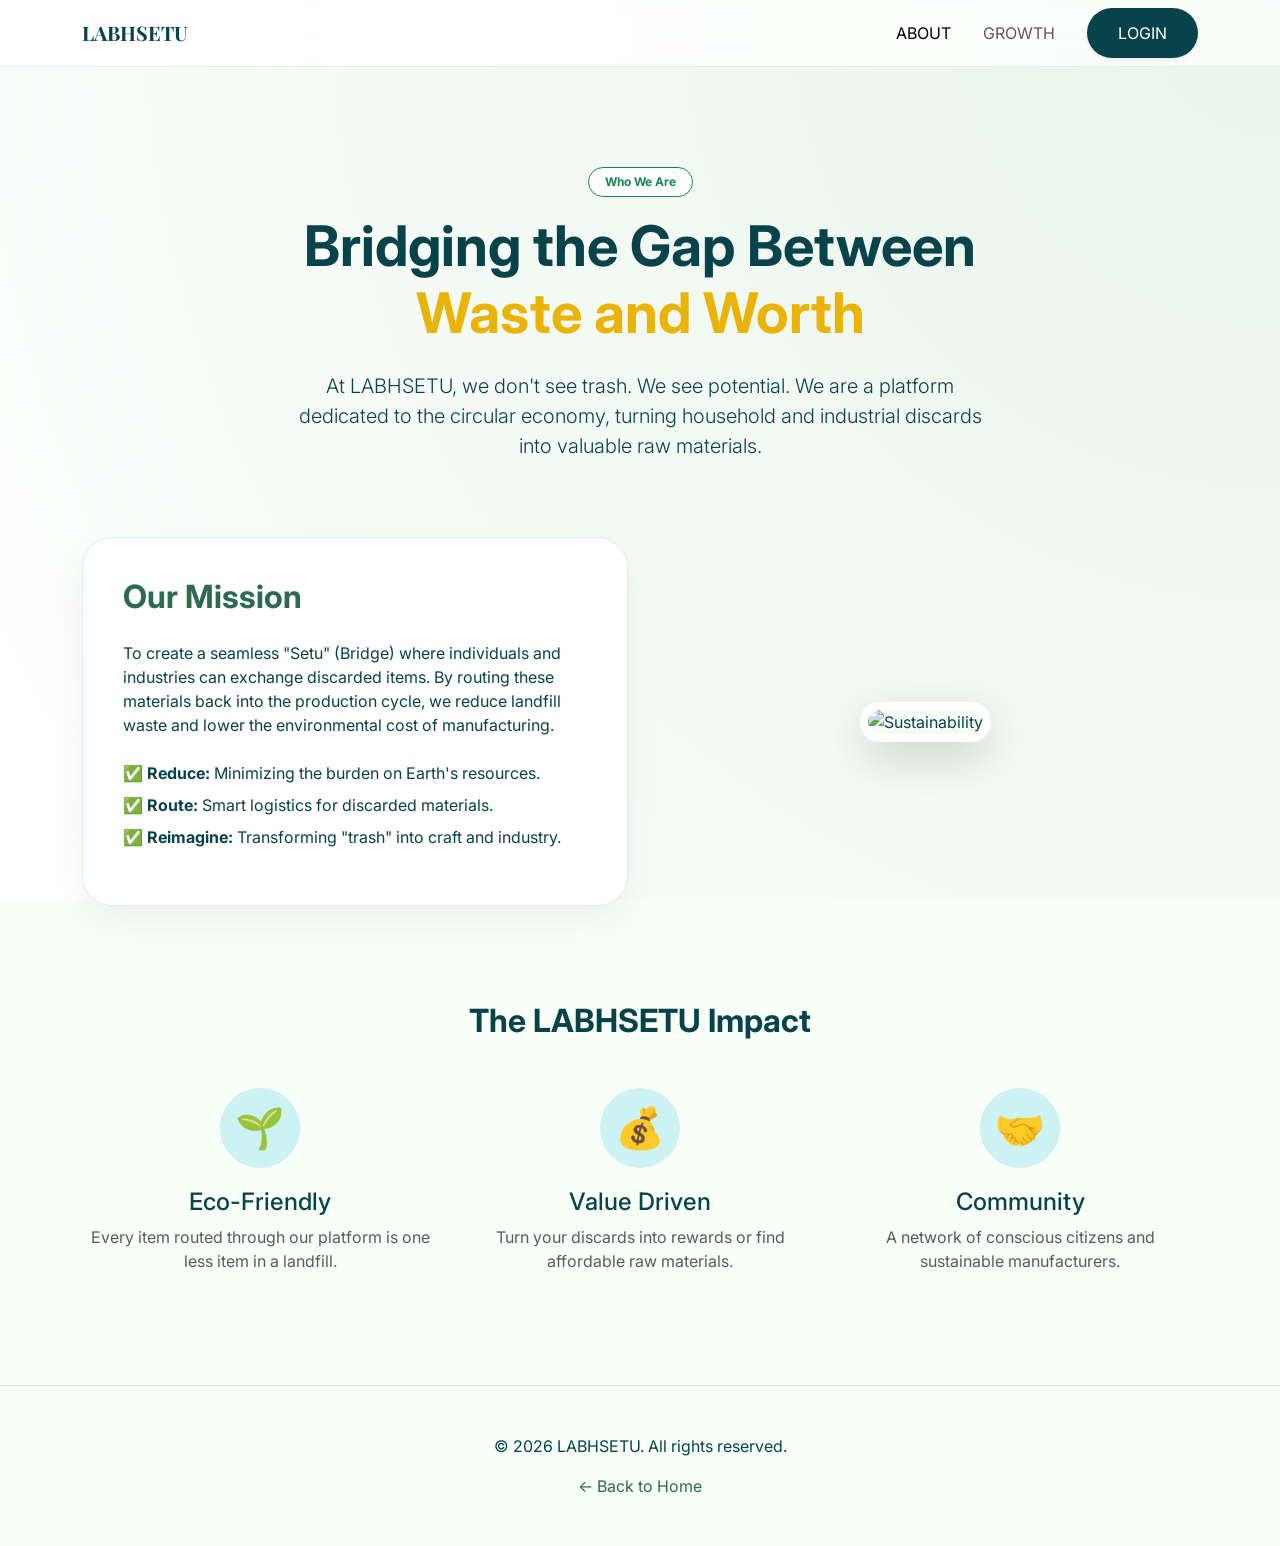
==== about.html @ 52b22e0f "Add about.html with mission and impact sections" ====
<!DOCTYPE html>
<html lang="en">
<head>
    <meta charset="UTF-8">
    <meta name="viewport" content="width=device-width, initial-scale=1.0">
    <title>About LABHSETU | Our Mission</title>
    
    <link href="https://cdn.jsdelivr.net/npm/bootstrap@5.3.0/dist/css/bootstrap.min.css" rel="stylesheet">
    <link href="https://unpkg.com/aos@2.3.1/dist/aos.css" rel="stylesheet">
    <link href="https://fonts.googleapis.com/css2?family=Playfair+Display:wght@700&family=Inter:wght@300;400;600&display=swap" rel="stylesheet">

    <style>
        :root {
            --forest: #08434b;
            --teal-bg: #ccf2f4;
            --gold-header: #eab308;
            --nature-green: #2d6a4f;
            --lush-leaf: #52b788;
        }

        body { font-family: 'Inter', sans-serif; background-color: #f7fff7; color: var(--forest); }

        /* Reusing your background logic */
        .labh-setu-bg { position: fixed; top: 0; left: 0; width: 100%; height: 100%; z-index: -1; background: radial-gradient(circle at top right, #e8f5e9, #ffffff), linear-gradient(to bottom, #f1f8e9, #ffffff); }

        .navbar { background: rgba(255, 255, 255, 0.8) !important; backdrop-filter: blur(15px); border-bottom: 1px solid rgba(82, 183, 136, 0.2); }
        .navbar-brand { color: var(--forest) !important; font-family: 'Playfair Display', serif; }

        .hero-about { padding: 100px 0 60px; text-align: center; }
        
        .mission-card {
            background: rgba(255, 255, 255, 0.9);
            border-radius: 30px;
            padding: 40px;
            border: 1px solid rgba(82, 183, 136, 0.2);
            box-shadow: 0 15px 35px rgba(0,0,0,0.05);
        }

        .highlight-gold { color: var(--gold-header); font-weight: 700; }
        
        .feature-icon {
            font-size: 2.5rem;
            margin-bottom: 20px;
            display: inline-block;
            background: var(--teal-bg);
            width: 80px;
            height: 80px;
            line-height: 80px;
            border-radius: 50%;
        }

        .btn-azure { background: var(--forest); color: white; border-radius: 30px; padding: 12px 30px; }
    </style>
</head>
<body>

    <div class="labh-setu-bg"></div>

    <nav class="navbar navbar-expand-lg sticky-top">
        <div class="container">
            <a class="navbar-brand fw-bold" href="index.html">LABHSETU</a>
            <div class="collapse navbar-collapse justify-content-end">
                <ul class="navbar-nav align-items-center">
                    <li class="nav-item"><a class="nav-link px-3 active" href="about.html">ABOUT</a></li>
                    <li class="nav-item"><a class="nav-link px-3" href="growth.html">GROWTH</a></li>
                    <li class="nav-item ms-lg-3"><a class="btn btn-azure shadow-sm" href="login.html">LOGIN</a></li>
                </ul>
            </div>
        </div>
    </nav>

    <header class="hero-about" data-aos="fade-down">
        <div class="container">
            <span class="badge rounded-pill bg-white text-success border border-success px-3 py-2 mb-3">Who We Are</span>
            <h1 class="display-4 fw-bold mb-4">Bridging the Gap Between<br><span class="highlight-gold">Waste and Worth</span></h1>
            <p class="lead mx-auto" style="max-width: 700px;">At LABHSETU, we don't see trash. We see potential. We are a platform dedicated to the circular economy, turning household and industrial discards into valuable raw materials.</p>
        </div>
    </header>

    <section class="container mb-5">
        <div class="row g-4 align-items-center">
            <div class="col-lg-6" data-aos="fade-right">
                <div class="mission-card">
                    <h2 class="fw-bold mb-4" style="color: var(--nature-green);">Our Mission</h2>
                    <p>To create a seamless "Setu" (Bridge) where individuals and industries can exchange discarded items. By routing these materials back into the production cycle, we reduce landfill waste and lower the environmental cost of manufacturing.</p>
                    <ul class="list-unstyled mt-4">
                        <li class="mb-2">✅ <strong>Reduce:</strong> Minimizing the burden on Earth's resources.</li>
                        <li class="mb-2">✅ <strong>Route:</strong> Smart logistics for discarded materials.</li>
                        <li class="mb-2">✅ <strong>Reimagine:</strong> Transforming "trash" into craft and industry.</li>
                    </ul>
                </div>
            </div>
            <div class="col-lg-6" data-aos="fade-left">
                <div class="p-4 text-center">
                    <img src="img2.png" alt="Sustainability" class="img-fluid rounded-5 shadow-lg" style="max-height: 400px; border: 8px solid white;">
                </div>
            </div>
        </div>
    </section>

    <section class="py-5">
        <div class="container text-center">
            <h2 class="fw-bold mb-5" data-aos="fade-up">The LABHSETU Impact</h2>
            <div class="row g-4">
                <div class="col-md-4" data-aos="zoom-in" data-aos-delay="100">
                    <div class="feature-icon">🌱</div>
                    <h4>Eco-Friendly</h4>
                    <p class="text-muted">Every item routed through our platform is one less item in a landfill.</p>
                </div>
                <div class="col-md-4" data-aos="zoom-in" data-aos-delay="200">
                    <div class="feature-icon">💰</div>
                    <h4>Value Driven</h4>
                    <p class="text-muted">Turn your discards into rewards or find affordable raw materials.</p>
                </div>
                <div class="col-md-4" data-aos="zoom-in" data-aos-delay="300">
                    <div class="feature-icon">🤝</div>
                    <h4>Community</h4>
                    <p class="text-muted">A network of conscious citizens and sustainable manufacturers.</p>
                </div>
            </div>
        </div>
    </section>

    <footer class="py-5 text-center mt-5" style="border-top: 1px solid #ddd;">
        <div class="container">
            <p>&copy; 2026 LABHSETU. All rights reserved.</p>
            <a href="test.html" class="text-decoration-none" style="color: var(--nature-green);">← Back to Home</a>
        </div>
    </footer>

    <script src="https://cdn.jsdelivr.net/npm/bootstrap@5.3.0/dist/js/bootstrap.bundle.min.js"></script>
    <script src="https://unpkg.com/aos@2.3.1/dist/aos.js"></script>
    <script>
        AOS.init({ duration: 1000, once: true });
    </script>
</body>
</html>
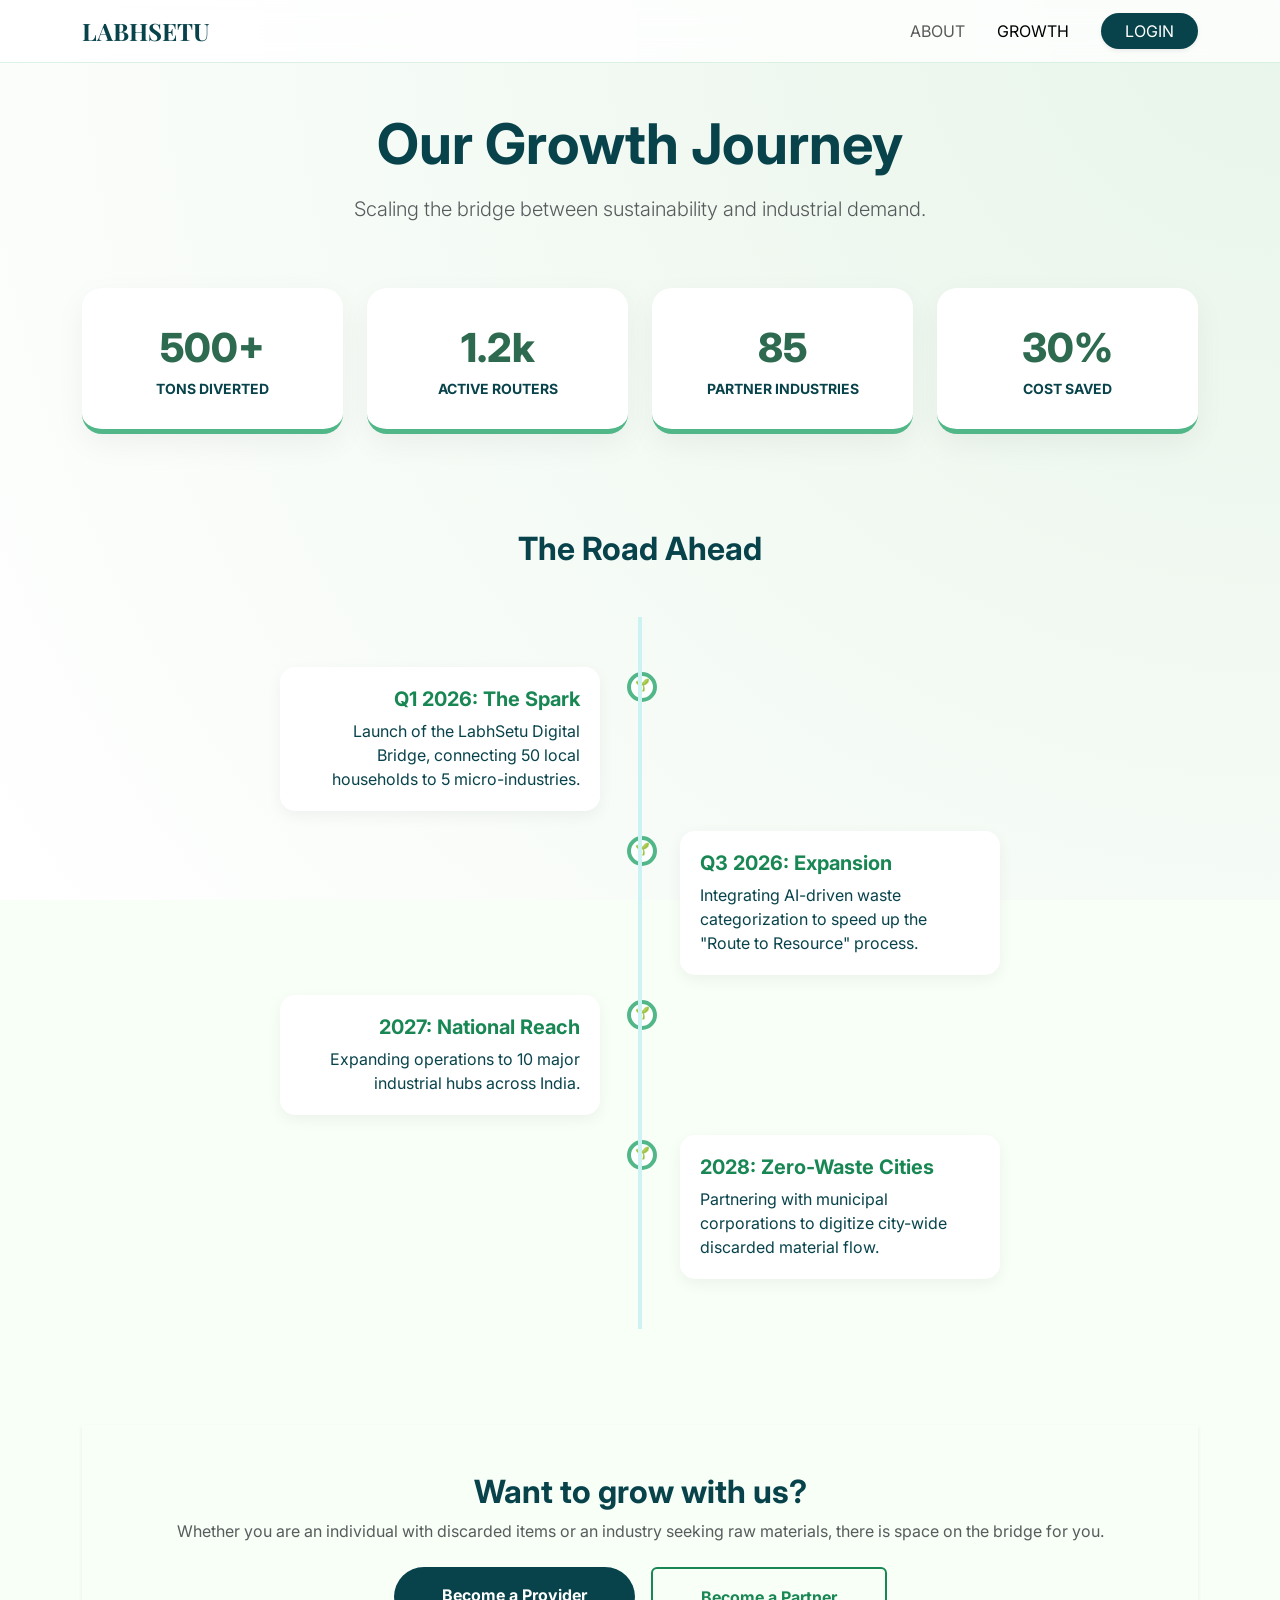
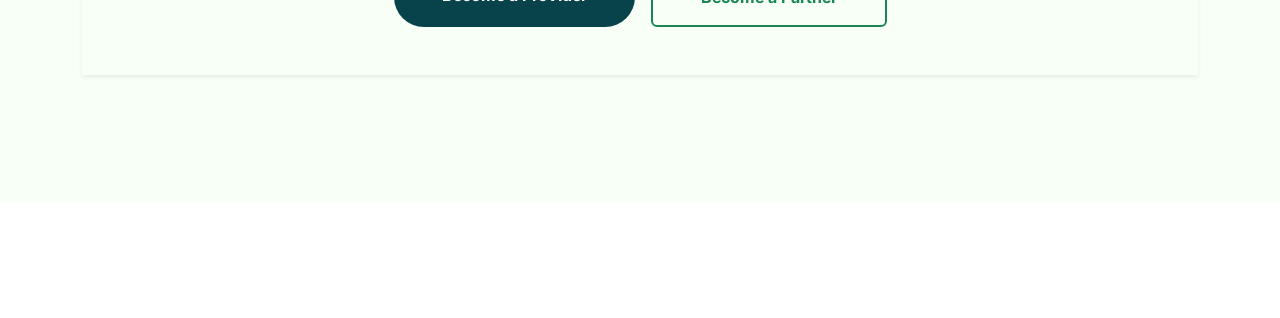
==== commit 32809329: "Revise about page title and enhance layout styles Updated the title and modified styles for better l" ====
--- a/about.html
+++ b/about.html
@@ -3,7 +3,7 @@
 <head>
     <meta charset="UTF-8">
     <meta name="viewport" content="width=device-width, initial-scale=1.0">
-    <title>About LABHSETU | Our Mission</title>
+    <title>Growth Map | LABHSETU</title>
     
     <link href="https://cdn.jsdelivr.net/npm/bootstrap@5.3.0/dist/css/bootstrap.min.css" rel="stylesheet">
     <link href="https://unpkg.com/aos@2.3.1/dist/aos.css" rel="stylesheet">
@@ -18,38 +18,45 @@
             --lush-leaf: #52b788;
         }
 
-        body { font-family: 'Inter', sans-serif; background-color: #f7fff7; color: var(--forest); }
-
-        /* Reusing your background logic */
-        .labh-setu-bg { position: fixed; top: 0; left: 0; width: 100%; height: 100%; z-index: -1; background: radial-gradient(circle at top right, #e8f5e9, #ffffff), linear-gradient(to bottom, #f1f8e9, #ffffff); }
-
-        .navbar { background: rgba(255, 255, 255, 0.8) !important; backdrop-filter: blur(15px); border-bottom: 1px solid rgba(82, 183, 136, 0.2); }
-        .navbar-brand { color: var(--forest) !important; font-family: 'Playfair Display', serif; }
-
-        .hero-about { padding: 100px 0 60px; text-align: center; }
-        
-        .mission-card {
-            background: rgba(255, 255, 255, 0.9);
-            border-radius: 30px;
-            padding: 40px;
-            border: 1px solid rgba(82, 183, 136, 0.2);
-            box-shadow: 0 15px 35px rgba(0,0,0,0.05);
+        body {
+            font-family: 'Inter', sans-serif;
+            background-color: #f7fff7;
+            color: var(--forest);
+            overflow-x: hidden;
         }
 
-        .highlight-gold { color: var(--gold-header); font-weight: 700; }
+        /* Reusing your beautiful background */
+        .labh-setu-bg { position: fixed; top: 0; left: 0; width: 100%; height: 100%; z-index: -1; background: radial-gradient(circle at top right, #e8f5e9, #ffffff), linear-gradient(to bottom, #f1f8e9, #ffffff); }
         
-        .feature-icon {
-            font-size: 2.5rem;
-            margin-bottom: 20px;
-            display: inline-block;
-            background: var(--teal-bg);
-            width: 80px;
-            height: 80px;
-            line-height: 80px;
-            border-radius: 50%;
+        .navbar { background: rgba(255, 255, 255, 0.8) !important; backdrop-filter: blur(15px); border-bottom: 1px solid rgba(82, 183, 136, 0.2); }
+        .navbar-brand { color: var(--forest) !important; font-family: 'Playfair Display', serif; font-size: 1.5rem; }
+        .btn-azure { background: var(--forest); color: white; border-radius: 30px; border: none; }
+
+        /* --- GROWTH SPECIFIC STYLES --- */
+        .stat-card {
+            background: white;
+            border-radius: 20px;
+            padding: 30px;
+            text-align: center;
+            box-shadow: 0 10px 30px rgba(0,0,0,0.05);
+            border-bottom: 5px solid var(--lush-leaf);
+            transition: 0.3s;
         }
+        .stat-card:hover { transform: translateY(-10px); }
+        .stat-number { font-size: 2.5rem; font-weight: 800; color: var(--nature-green); }
 
-        .btn-azure { background: var(--forest); color: white; border-radius: 30px; padding: 12px 30px; }
+        /* Timeline */
+        .timeline { position: relative; max-width: 800px; margin: 0 auto; padding: 40px 0; }
+        .timeline::after { content: ''; position: absolute; width: 4px; background: var(--teal-bg); top: 0; bottom: 0; left: 50%; margin-left: -2px; }
+        .timeline-item { padding: 10px 40px; position: relative; width: 50%; }
+        .timeline-item::after { content: '🌱'; position: absolute; width: 30px; height: 30px; right: -17px; background-color: white; border: 4px solid var(--lush-leaf); top: 15px; border-radius: 50%; z-index: 1; text-align: center; font-size: 12px; }
+        .left { left: 0; text-align: right; }
+        .right { left: 50%; }
+        .right::after { left: -13px; }
+        .timeline-content { padding: 20px; background: white; border-radius: 15px; box-shadow: 0 5px 15px rgba(0,0,0,0.05); }
+
+        /* --- FOOTER & CHATBOT (Reused from your code) --- */
+        .labh-footer { background: rgba(255, 255, 255, 0.9); backdrop-filter: blur(15px); border-top: 1px solid rgba(82, 183, 136, 0.2); padding: 60px 0 30px; margin-top: 80px; }
     </style>
 </head>
 <body>
@@ -61,70 +68,94 @@
             <a class="navbar-brand fw-bold" href="index.html">LABHSETU</a>
             <div class="collapse navbar-collapse justify-content-end">
                 <ul class="navbar-nav align-items-center">
-                    <li class="nav-item"><a class="nav-link px-3 active" href="about.html">ABOUT</a></li>
-                    <li class="nav-item"><a class="nav-link px-3" href="growth.html">GROWTH</a></li>
-                    <li class="nav-item ms-lg-3"><a class="btn btn-azure shadow-sm" href="login.html">LOGIN</a></li>
+                    <li class="nav-item"><a class="nav-link px-3" href="about.html">ABOUT</a></li>
+                    <li class="nav-item"><a class="nav-link px-3 active" href="growth.html">GROWTH</a></li>
+                    <li class="nav-item ms-lg-3"><a class="btn btn-azure px-4 shadow-sm" href="login.html">LOGIN</a></li>
                 </ul>
             </div>
         </div>
     </nav>
 
-    <header class="hero-about" data-aos="fade-down">
+    <header class="py-5 text-center" data-aos="fade-down">
         <div class="container">
-            <span class="badge rounded-pill bg-white text-success border border-success px-3 py-2 mb-3">Who We Are</span>
-            <h1 class="display-4 fw-bold mb-4">Bridging the Gap Between<br><span class="highlight-gold">Waste and Worth</span></h1>
-            <p class="lead mx-auto" style="max-width: 700px;">At LABHSETU, we don't see trash. We see potential. We are a platform dedicated to the circular economy, turning household and industrial discards into valuable raw materials.</p>
+            <h1 class="display-4 fw-bold mb-3">Our Growth Journey</h1>
+            <p class="lead text-muted">Scaling the bridge between sustainability and industrial demand.</p>
         </div>
     </header>
 
     <section class="container mb-5">
-        <div class="row g-4 align-items-center">
-            <div class="col-lg-6" data-aos="fade-right">
-                <div class="mission-card">
-                    <h2 class="fw-bold mb-4" style="color: var(--nature-green);">Our Mission</h2>
-                    <p>To create a seamless "Setu" (Bridge) where individuals and industries can exchange discarded items. By routing these materials back into the production cycle, we reduce landfill waste and lower the environmental cost of manufacturing.</p>
-                    <ul class="list-unstyled mt-4">
-                        <li class="mb-2">✅ <strong>Reduce:</strong> Minimizing the burden on Earth's resources.</li>
-                        <li class="mb-2">✅ <strong>Route:</strong> Smart logistics for discarded materials.</li>
-                        <li class="mb-2">✅ <strong>Reimagine:</strong> Transforming "trash" into craft and industry.</li>
-                    </ul>
+        <div class="row g-4">
+            <div class="col-md-3" data-aos="zoom-in" data-aos-delay="100">
+                <div class="stat-card">
+                    <div class="stat-number">500+</div>
+                    <div class="text-uppercase small fw-bold">Tons Diverted</div>
                 </div>
             </div>
-            <div class="col-lg-6" data-aos="fade-left">
-                <div class="p-4 text-center">
-                    <img src="img2.png" alt="Sustainability" class="img-fluid rounded-5 shadow-lg" style="max-height: 400px; border: 8px solid white;">
+            <div class="col-md-3" data-aos="zoom-in" data-aos-delay="200">
+                <div class="stat-card">
+                    <div class="stat-number">1.2k</div>
+                    <div class="text-uppercase small fw-bold">Active Routers</div>
+                </div>
+            </div>
+            <div class="col-md-3" data-aos="zoom-in" data-aos-delay="300">
+                <div class="stat-card">
+                    <div class="stat-number">85</div>
+                    <div class="text-uppercase small fw-bold">Partner Industries</div>
+                </div>
+            </div>
+            <div class="col-md-3" data-aos="zoom-in" data-aos-delay="400">
+                <div class="stat-card">
+                    <div class="stat-number">30%</div>
+                    <div class="text-uppercase small fw-bold">Cost Saved</div>
                 </div>
             </div>
         </div>
     </section>
 
-    <section class="py-5">
-        <div class="container text-center">
-            <h2 class="fw-bold mb-5" data-aos="fade-up">The LABHSETU Impact</h2>
-            <div class="row g-4">
-                <div class="col-md-4" data-aos="zoom-in" data-aos-delay="100">
-                    <div class="feature-icon">🌱</div>
-                    <h4>Eco-Friendly</h4>
-                    <p class="text-muted">Every item routed through our platform is one less item in a landfill.</p>
+    <section class="container py-5">
+        <h2 class="text-center fw-bold mb-5">The Road Ahead</h2>
+        <div class="timeline">
+            <div class="timeline-item left" data-aos="fade-right">
+                <div class="timeline-content">
+                    <h5 class="fw-bold text-success">Q1 2026: The Spark</h5>
+                    <p class="mb-0">Launch of the LabhSetu Digital Bridge, connecting 50 local households to 5 micro-industries.</p>
                 </div>
-                <div class="col-md-4" data-aos="zoom-in" data-aos-delay="200">
-                    <div class="feature-icon">💰</div>
-                    <h4>Value Driven</h4>
-                    <p class="text-muted">Turn your discards into rewards or find affordable raw materials.</p>
+            </div>
+            <div class="timeline-item right" data-aos="fade-left">
+                <div class="timeline-content">
+                    <h5 class="fw-bold text-success">Q3 2026: Expansion</h5>
+                    <p class="mb-0">Integrating AI-driven waste categorization to speed up the "Route to Resource" process.</p>
                 </div>
-                <div class="col-md-4" data-aos="zoom-in" data-aos-delay="300">
-                    <div class="feature-icon">🤝</div>
-                    <h4>Community</h4>
-                    <p class="text-muted">A network of conscious citizens and sustainable manufacturers.</p>
+            </div>
+            <div class="timeline-item left" data-aos="fade-right">
+                <div class="timeline-content">
+                    <h5 class="fw-bold text-success">2027: National Reach</h5>
+                    <p class="mb-0">Expanding operations to 10 major industrial hubs across India.</p>
+                </div>
+            </div>
+            <div class="timeline-item right" data-aos="fade-left">
+                <div class="timeline-content">
+                    <h5 class="fw-bold text-success">2028: Zero-Waste Cities</h5>
+                    <p class="mb-0">Partnering with municipal corporations to digitize city-wide discarded material flow.</p>
                 </div>
             </div>
         </div>
     </section>
 
-    <footer class="py-5 text-center mt-5" style="border-top: 1px solid #ddd;">
-        <div class="container">
-            <p>&copy; 2026 LABHSETU. All rights reserved.</p>
-            <a href="test.html" class="text-decoration-none" style="color: var(--nature-green);">← Back to Home</a>
+    <section class="container text-center py-5">
+        <div class="labh-card p-5 shadow-sm" data-aos="flip-up">
+            <h2 class="fw-bold">Want to grow with us?</h2>
+            <p class="text-muted mb-4">Whether you are an individual with discarded items or an industry seeking raw materials, there is space on the bridge for you.</p>
+            <div class="d-flex justify-content-center gap-3">
+                <a href="discard.html" class="btn btn-azure px-5 py-3 fw-bold">Become a Provider</a>
+                <a href="source.html" class="btn btn-outline-success border-2 px-5 py-3 fw-bold">Become a Partner</a>
+            </div>
+        </div>
+    </section>
+
+    <footer class="labh-footer">
+        <div class="container text-center">
+            <p class="mb-0">&copy; 2026 LABHSETU. All rights reserved.</p>
         </div>
     </footer>
 
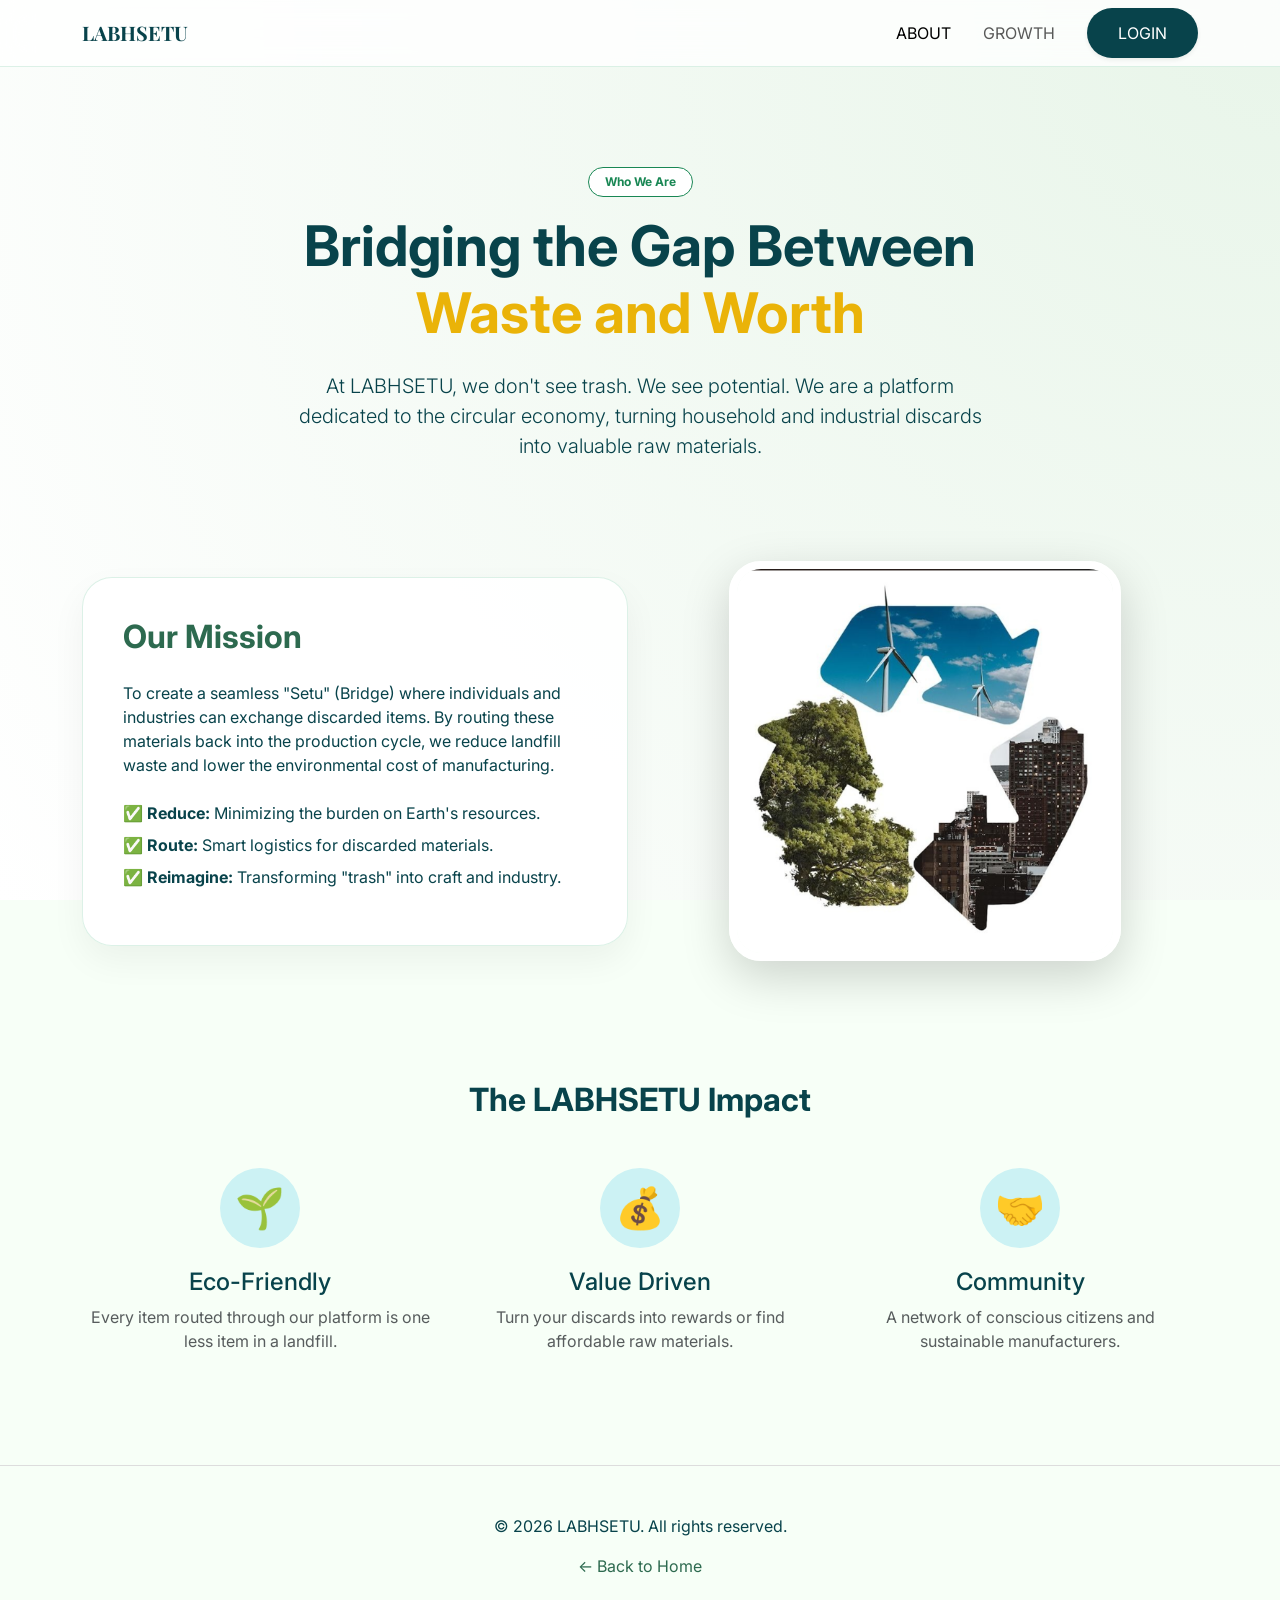
==== commit ced4bc21: "Update about.html" ====
--- a/about.html
+++ b/about.html
@@ -3,7 +3,7 @@
 <head>
     <meta charset="UTF-8">
     <meta name="viewport" content="width=device-width, initial-scale=1.0">
-    <title>Growth Map | LABHSETU</title>
+    <title>About LABHSETU | Our Mission</title>
     
     <link href="https://cdn.jsdelivr.net/npm/bootstrap@5.3.0/dist/css/bootstrap.min.css" rel="stylesheet">
     <link href="https://unpkg.com/aos@2.3.1/dist/aos.css" rel="stylesheet">
@@ -18,45 +18,38 @@
             --lush-leaf: #52b788;
         }
 
-        body {
-            font-family: 'Inter', sans-serif;
-            background-color: #f7fff7;
-            color: var(--forest);
-            overflow-x: hidden;
+        body { font-family: 'Inter', sans-serif; background-color: #f7fff7; color: var(--forest); }
+
+        /* Reusing your background logic */
+        .labh-setu-bg { position: fixed; top: 0; left: 0; width: 100%; height: 100%; z-index: -1; background: radial-gradient(circle at top right, #e8f5e9, #ffffff), linear-gradient(to bottom, #f1f8e9, #ffffff); }
+
+        .navbar { background: rgba(255, 255, 255, 0.8) !important; backdrop-filter: blur(15px); border-bottom: 1px solid rgba(82, 183, 136, 0.2); }
+        .navbar-brand { color: var(--forest) !important; font-family: 'Playfair Display', serif; }
+
+        .hero-about { padding: 100px 0 60px; text-align: center; }
+        
+        .mission-card {
+            background: rgba(255, 255, 255, 0.9);
+            border-radius: 30px;
+            padding: 40px;
+            border: 1px solid rgba(82, 183, 136, 0.2);
+            box-shadow: 0 15px 35px rgba(0,0,0,0.05);
         }
 
-        /* Reusing your beautiful background */
-        .labh-setu-bg { position: fixed; top: 0; left: 0; width: 100%; height: 100%; z-index: -1; background: radial-gradient(circle at top right, #e8f5e9, #ffffff), linear-gradient(to bottom, #f1f8e9, #ffffff); }
+        .highlight-gold { color: var(--gold-header); font-weight: 700; }
         
-        .navbar { background: rgba(255, 255, 255, 0.8) !important; backdrop-filter: blur(15px); border-bottom: 1px solid rgba(82, 183, 136, 0.2); }
-        .navbar-brand { color: var(--forest) !important; font-family: 'Playfair Display', serif; font-size: 1.5rem; }
-        .btn-azure { background: var(--forest); color: white; border-radius: 30px; border: none; }
+        .feature-icon {
+            font-size: 2.5rem;
+            margin-bottom: 20px;
+            display: inline-block;
+            background: var(--teal-bg);
+            width: 80px;
+            height: 80px;
+            line-height: 80px;
+            border-radius: 50%;
+        }
 
-        /* --- GROWTH SPECIFIC STYLES --- */
-        .stat-card {
-            background: white;
-            border-radius: 20px;
-            padding: 30px;
-            text-align: center;
-            box-shadow: 0 10px 30px rgba(0,0,0,0.05);
-            border-bottom: 5px solid var(--lush-leaf);
-            transition: 0.3s;
-        }
-        .stat-card:hover { transform: translateY(-10px); }
-        .stat-number { font-size: 2.5rem; font-weight: 800; color: var(--nature-green); }
-
-        /* Timeline */
-        .timeline { position: relative; max-width: 800px; margin: 0 auto; padding: 40px 0; }
-        .timeline::after { content: ''; position: absolute; width: 4px; background: var(--teal-bg); top: 0; bottom: 0; left: 50%; margin-left: -2px; }
-        .timeline-item { padding: 10px 40px; position: relative; width: 50%; }
-        .timeline-item::after { content: '🌱'; position: absolute; width: 30px; height: 30px; right: -17px; background-color: white; border: 4px solid var(--lush-leaf); top: 15px; border-radius: 50%; z-index: 1; text-align: center; font-size: 12px; }
-        .left { left: 0; text-align: right; }
-        .right { left: 50%; }
-        .right::after { left: -13px; }
-        .timeline-content { padding: 20px; background: white; border-radius: 15px; box-shadow: 0 5px 15px rgba(0,0,0,0.05); }
-
-        /* --- FOOTER & CHATBOT (Reused from your code) --- */
-        .labh-footer { background: rgba(255, 255, 255, 0.9); backdrop-filter: blur(15px); border-top: 1px solid rgba(82, 183, 136, 0.2); padding: 60px 0 30px; margin-top: 80px; }
+        .btn-azure { background: var(--forest); color: white; border-radius: 30px; padding: 12px 30px; }
     </style>
 </head>
 <body>
@@ -68,94 +61,70 @@
             <a class="navbar-brand fw-bold" href="index.html">LABHSETU</a>
             <div class="collapse navbar-collapse justify-content-end">
                 <ul class="navbar-nav align-items-center">
-                    <li class="nav-item"><a class="nav-link px-3" href="about.html">ABOUT</a></li>
-                    <li class="nav-item"><a class="nav-link px-3 active" href="growth.html">GROWTH</a></li>
-                    <li class="nav-item ms-lg-3"><a class="btn btn-azure px-4 shadow-sm" href="login.html">LOGIN</a></li>
+                    <li class="nav-item"><a class="nav-link px-3 active" href="about.html">ABOUT</a></li>
+                    <li class="nav-item"><a class="nav-link px-3" href="growth.html">GROWTH</a></li>
+                    <li class="nav-item ms-lg-3"><a class="btn btn-azure shadow-sm" href="login.html">LOGIN</a></li>
                 </ul>
             </div>
         </div>
     </nav>
 
-    <header class="py-5 text-center" data-aos="fade-down">
+    <header class="hero-about" data-aos="fade-down">
         <div class="container">
-            <h1 class="display-4 fw-bold mb-3">Our Growth Journey</h1>
-            <p class="lead text-muted">Scaling the bridge between sustainability and industrial demand.</p>
+            <span class="badge rounded-pill bg-white text-success border border-success px-3 py-2 mb-3">Who We Are</span>
+            <h1 class="display-4 fw-bold mb-4">Bridging the Gap Between<br><span class="highlight-gold">Waste and Worth</span></h1>
+            <p class="lead mx-auto" style="max-width: 700px;">At LABHSETU, we don't see trash. We see potential. We are a platform dedicated to the circular economy, turning household and industrial discards into valuable raw materials.</p>
         </div>
     </header>
 
     <section class="container mb-5">
-        <div class="row g-4">
-            <div class="col-md-3" data-aos="zoom-in" data-aos-delay="100">
-                <div class="stat-card">
-                    <div class="stat-number">500+</div>
-                    <div class="text-uppercase small fw-bold">Tons Diverted</div>
+        <div class="row g-4 align-items-center">
+            <div class="col-lg-6" data-aos="fade-right">
+                <div class="mission-card">
+                    <h2 class="fw-bold mb-4" style="color: var(--nature-green);">Our Mission</h2>
+                    <p>To create a seamless "Setu" (Bridge) where individuals and industries can exchange discarded items. By routing these materials back into the production cycle, we reduce landfill waste and lower the environmental cost of manufacturing.</p>
+                    <ul class="list-unstyled mt-4">
+                        <li class="mb-2">✅ <strong>Reduce:</strong> Minimizing the burden on Earth's resources.</li>
+                        <li class="mb-2">✅ <strong>Route:</strong> Smart logistics for discarded materials.</li>
+                        <li class="mb-2">✅ <strong>Reimagine:</strong> Transforming "trash" into craft and industry.</li>
+                    </ul>
                 </div>
             </div>
-            <div class="col-md-3" data-aos="zoom-in" data-aos-delay="200">
-                <div class="stat-card">
-                    <div class="stat-number">1.2k</div>
-                    <div class="text-uppercase small fw-bold">Active Routers</div>
-                </div>
-            </div>
-            <div class="col-md-3" data-aos="zoom-in" data-aos-delay="300">
-                <div class="stat-card">
-                    <div class="stat-number">85</div>
-                    <div class="text-uppercase small fw-bold">Partner Industries</div>
-                </div>
-            </div>
-            <div class="col-md-3" data-aos="zoom-in" data-aos-delay="400">
-                <div class="stat-card">
-                    <div class="stat-number">30%</div>
-                    <div class="text-uppercase small fw-bold">Cost Saved</div>
+            <div class="col-lg-6" data-aos="fade-left">
+                <div class="p-4 text-center">
+                    <img src="img2.png" alt="Sustainability" class="img-fluid rounded-5 shadow-lg" style="max-height: 400px; border: 8px solid white;">
                 </div>
             </div>
         </div>
     </section>
 
-    <section class="container py-5">
-        <h2 class="text-center fw-bold mb-5">The Road Ahead</h2>
-        <div class="timeline">
-            <div class="timeline-item left" data-aos="fade-right">
-                <div class="timeline-content">
-                    <h5 class="fw-bold text-success">Q1 2026: The Spark</h5>
-                    <p class="mb-0">Launch of the LabhSetu Digital Bridge, connecting 50 local households to 5 micro-industries.</p>
+    <section class="py-5">
+        <div class="container text-center">
+            <h2 class="fw-bold mb-5" data-aos="fade-up">The LABHSETU Impact</h2>
+            <div class="row g-4">
+                <div class="col-md-4" data-aos="zoom-in" data-aos-delay="100">
+                    <div class="feature-icon">🌱</div>
+                    <h4>Eco-Friendly</h4>
+                    <p class="text-muted">Every item routed through our platform is one less item in a landfill.</p>
                 </div>
-            </div>
-            <div class="timeline-item right" data-aos="fade-left">
-                <div class="timeline-content">
-                    <h5 class="fw-bold text-success">Q3 2026: Expansion</h5>
-                    <p class="mb-0">Integrating AI-driven waste categorization to speed up the "Route to Resource" process.</p>
+                <div class="col-md-4" data-aos="zoom-in" data-aos-delay="200">
+                    <div class="feature-icon">💰</div>
+                    <h4>Value Driven</h4>
+                    <p class="text-muted">Turn your discards into rewards or find affordable raw materials.</p>
                 </div>
-            </div>
-            <div class="timeline-item left" data-aos="fade-right">
-                <div class="timeline-content">
-                    <h5 class="fw-bold text-success">2027: National Reach</h5>
-                    <p class="mb-0">Expanding operations to 10 major industrial hubs across India.</p>
-                </div>
-            </div>
-            <div class="timeline-item right" data-aos="fade-left">
-                <div class="timeline-content">
-                    <h5 class="fw-bold text-success">2028: Zero-Waste Cities</h5>
-                    <p class="mb-0">Partnering with municipal corporations to digitize city-wide discarded material flow.</p>
+                <div class="col-md-4" data-aos="zoom-in" data-aos-delay="300">
+                    <div class="feature-icon">🤝</div>
+                    <h4>Community</h4>
+                    <p class="text-muted">A network of conscious citizens and sustainable manufacturers.</p>
                 </div>
             </div>
         </div>
     </section>
 
-    <section class="container text-center py-5">
-        <div class="labh-card p-5 shadow-sm" data-aos="flip-up">
-            <h2 class="fw-bold">Want to grow with us?</h2>
-            <p class="text-muted mb-4">Whether you are an individual with discarded items or an industry seeking raw materials, there is space on the bridge for you.</p>
-            <div class="d-flex justify-content-center gap-3">
-                <a href="discard.html" class="btn btn-azure px-5 py-3 fw-bold">Become a Provider</a>
-                <a href="source.html" class="btn btn-outline-success border-2 px-5 py-3 fw-bold">Become a Partner</a>
-            </div>
-        </div>
-    </section>
-
-    <footer class="labh-footer">
-        <div class="container text-center">
-            <p class="mb-0">&copy; 2026 LABHSETU. All rights reserved.</p>
+    <footer class="py-5 text-center mt-5" style="border-top: 1px solid #ddd;">
+        <div class="container">
+            <p>&copy; 2026 LABHSETU. All rights reserved.</p>
+            <a href="test.html" class="text-decoration-none" style="color: var(--nature-green);">← Back to Home</a>
         </div>
     </footer>
 
